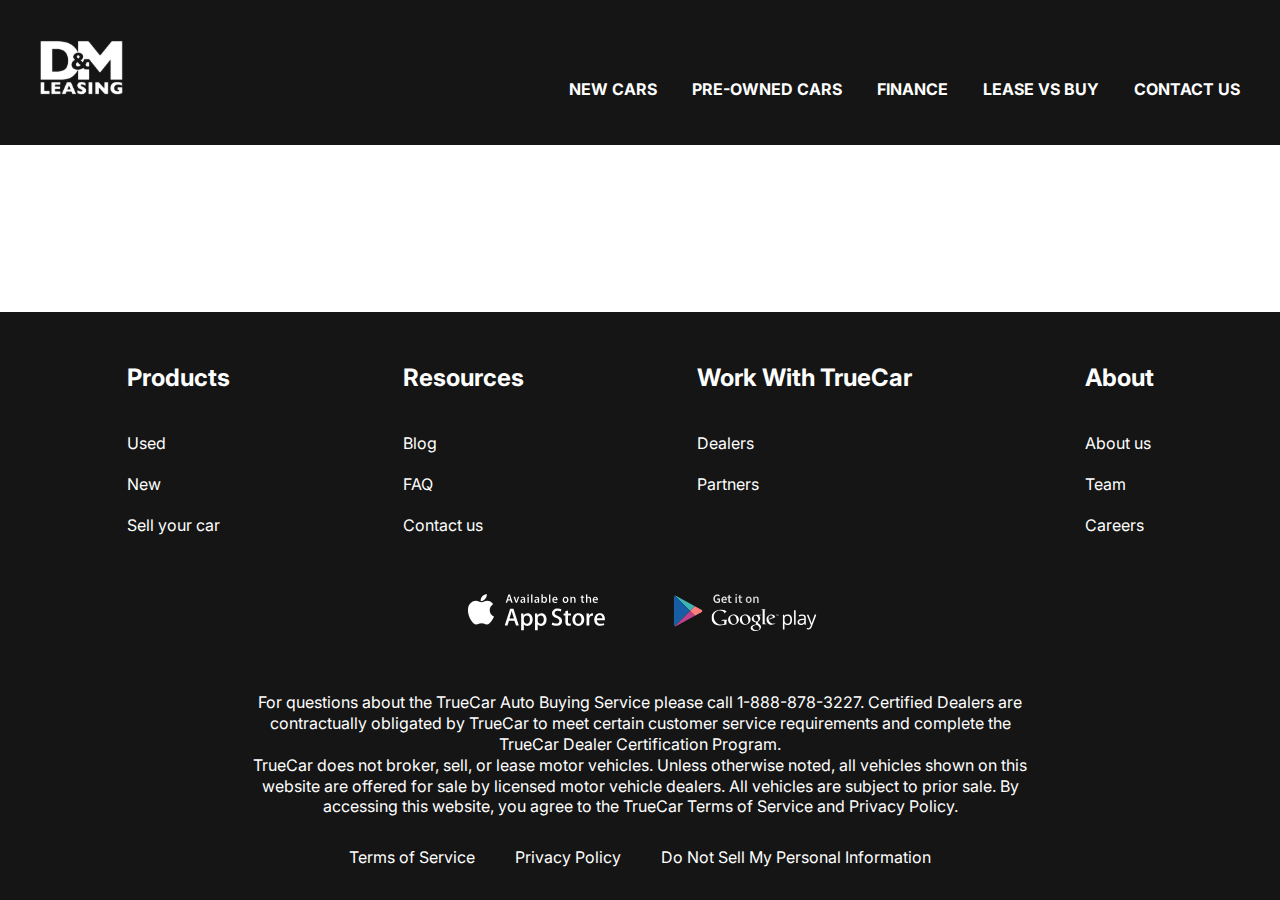
==== contacts.html @ 8199d96f "Create swiper for first page" ====
<!DOCTYPE html>
<html lang="en">
<head>
	<meta charset="UTF-8">
	<meta name="viewport" content="width=device-width, initial-scale=1.0">
	
	<title>Lease cars</title>

	<link rel="preconnect" href="https://fonts.googleapis.com">
	<link rel="preconnect" href="https://fonts.gstatic.com" crossorigin>
	<link href="https://fonts.googleapis.com/css2?family=Inter:wght@400;600&display=swap" rel="stylesheet">
	
	<link rel="stylesheet" href="css/style.css">
</head>

<body>
	<div class="wrapper">
		<header class="header">
			<div class="container">
				<div class="header__inner">
					<a class="logo" href="#">
						<img class="logo__img" src="images/logo.svg" alt="logo">
					</a>
					<nav class="menu">
						<ul class="menu__list">
							<li class="menu__list-item">
								<a class="menu__list-link" href="#">NEW CARS</a>
							</li>
							<li class="menu__list-item">
								<a class="menu__list-link" href="#">PRE-OWNED CARS</a>
							</li>
							<li class="menu__list-item">
								<a class="menu__list-link" href="#">FINANCE</a>
							</li>
							<li class="menu__list-item">
								<a class="menu__list-link" href="#">LEASE VS BUY</a>
							</li>
							<li class="menu__list-item">
								<a class="menu__list-link" href="#">CONTACT US</a>
							</li>
						</ul>
					</nav>
				</div>
			</div>
		</header>
		<main class="main">
			

		</main>


		<footer class="footer">
			<div class="container">
				<nav class="footer__menu">
					<ul class="footer__menu-list">
						<li class="footer__menu-item"><p class="footer__menu-title">Products</p></li>
						<li class="footer__menu-item"><a href="#" class="footer__menu-link">Used</a></li>
						<li class="footer__menu-item"><a href="#" class="footer__menu-link">New</a></li>
						<li class="footer__menu-item"><a href="#" class="footer__menu-link">Sell your car</a></li>
					</ul>
					<ul class="footer__menu-list">
						<li class="footer__menu-item"><p class="footer__menu-title">Resources </p></li>
						<li class="footer__menu-item"><a href="#" class="footer__menu-link">Blog</a></li>
						<li class="footer__menu-item"><a href="#" class="footer__menu-link">FAQ</a></li>
						<li class="footer__menu-item"><a href="#" class="footer__menu-link">Contact us</a></li>
					</ul>
					<ul class="footer__menu-list">
						<li class="footer__menu-item"><p class="footer__menu-title">Work With TrueCar</p></li>
						<li class="footer__menu-item"><a href="#" class="footer__menu-link">Dealers</a></li>
						<li class="footer__menu-item"><a href="#" class="footer__menu-link">Partners</a></li>
					</ul>
					<ul class="footer__menu-list">
						<li class="footer__menu-item"><p class="footer__menu-title">About</p></li>
						<li class="footer__menu-item"><a href="#" class="footer__menu-link">About us</a></li>
						<li class="footer__menu-item"><a href="#" class="footer__menu-link">Team</a></li>
						<li class="footer__menu-item"><a href="#" class="footer__menu-link">Careers</a></li>
					</ul>
				</nav>

				<ul class="app">
					<li class="app__item">
						<a class="app__item-link" href="#">
							<img class="app__item-img" src="images/appstore.svg" alt="appstore">
						</a>
					</li>
					<li class="app__item">
						<a class="app__item-link" href="#">
							<img class="app__item-img" src="images/googleplay.svg" alt="googleplay">
						</a>
					</li>
				</ul>

				<div class="footer__copy">
					<p class="footer__copy-text">
						For questions about the TrueCar Auto Buying Service please call 1-888-878-3227.
						Certified Dealers are contractually obligated by TrueCar to meet certain customer service requirements and complete the TrueCar Dealer Certification Program.
						
					</p>
					<p class="footer__copy-text">
						TrueCar does not broker, sell, or lease motor vehicles. Unless otherwise noted, all vehicles shown on this website are offered for sale by licensed motor vehicle dealers. All vehicles are subject to prior sale. By accessing this website, you agree to the TrueCar Terms of Service and Privacy Policy.
					</p>
				</div>

				<nav class="copy__nav">
					<ul class="copy__nav-list">
						<li class="copy__nav-item"><a href="#" class="copy__nav-link">Terms of Service</a></li>
						<li class="copy__nav-item"><a href="#" class="copy__nav-link">Privacy Policy</a></li>
						<li class="copy__nav-item"><a href="#" class="copy__nav-link">Do Not Sell My Personal Information</a></li>
					</ul>
				</nav>

			</div>
		</footer>
	</div>
	
</body>
</html>
---- css/style.css ----
html{
	box-sizing: border-box;
}

*, *::after, *::before{
	box-sizing: inherit;
	margin: 0;
	padding: 0; 
}

html, body{
	height: 100%;
}

ul{
	list-style: none;
}

a{
	text-decoration: none;
	color: inherit;
}

body{
	font-family: 'Inter', sans-serif;
	font-size: 16px;
	font-weight: 400;
	line-height: 1.3;
}

.wrapper{
	min-height: 100%;
	display: flex;
	flex-direction: column;
}

.container{
	max-width: 1220px;
	margin: 0 auto;
	padding: 0 10px;
}

.header{
	background-color: #151515;
}

.header-main{
	background-color: transparent;
	position: absolute;
	z-index: 5;
	left: 0;
	right: 0;
}

.header__inner{
	padding-top: 40px;
	padding-bottom: 45px;
	display: flex;
	justify-content: space-between;
	align-items: flex-end;
}

.menu__list{
	display: flex;
	gap: 35px;
}

.menu__list-link{
	color: #ffffff;
	text-transform: uppercase;
	font-weight: 700;	
}

.footer{
	background-color: #151515;
	padding: 50px 0 32px;
	color: #ffffff;
}

.footer__menu{
	display: flex;
	justify-content: space-around;
	margin-bottom: 50px;
}

.footer__menu-list{
	max-width: 250px; /*задаем, чтобы обезопасить ширины, в случае большого текста */
}

.footer__menu-title{
	font-size: 24px;
	font-weight: 700;
	padding-bottom: 20px;

}

.footer__menu-item + .footer__menu-item{
	padding-top: 20px;
}

.app{
	display: flex;
	justify-content: center;
	gap: 40px;
	margin-bottom: 52px;
}

.footer__copy{
	max-width: 800px;
	margin: 0 auto 30px;
	text-align: center;
}

.copy__nav-list{
	display: flex;
	justify-content: center;
	gap: 40px;
}

.main{
	flex-grow: 1;
}

.top{
	color: #ffffff;
	text-align: center;
	padding-top: 250px;
	padding-bottom: 50px;
	position: absolute;
	z-index: 5;
	left: 0;
	right: 0;
}

.title{
	
	padding-bottom: 40px;
	font-size: 96px;
	font-weight: 700;
	background-image: url();
}

.top__link{
	background-color: #151515;
	padding: 23px;
	max-width: 430px;
	width: 100%;
	display: inline-block;
	text-transform: uppercase;
	font-size: 36px;
	font-weight: 700;
}

.swiper::after{
	content: '';
	background-color: rgba(21, 21, 21, .6);
	position: absolute;
	z-index: 5;
	left: 0;
	right: 0;
	bottom: 0;
	top: 0;

}

.swiper-slide{
	background-repeat: no-repeat;
	background-size: cover;
	background-position: center;
	height: 100vh;
}





.swiper-pagination-bullet{
	width: 120px;
	height: 3px;
	background-color: #151515;
	border-radius: 0;
	opacity: 1;
	margin: 0 15px !important;
}

.swiper-pagination-bullets.swiper-pagination-horizontal{
	bottom: 50px;
}


.swiper-pagination-bullet-active{
	height: 6px;
	background-color: #fff;
}
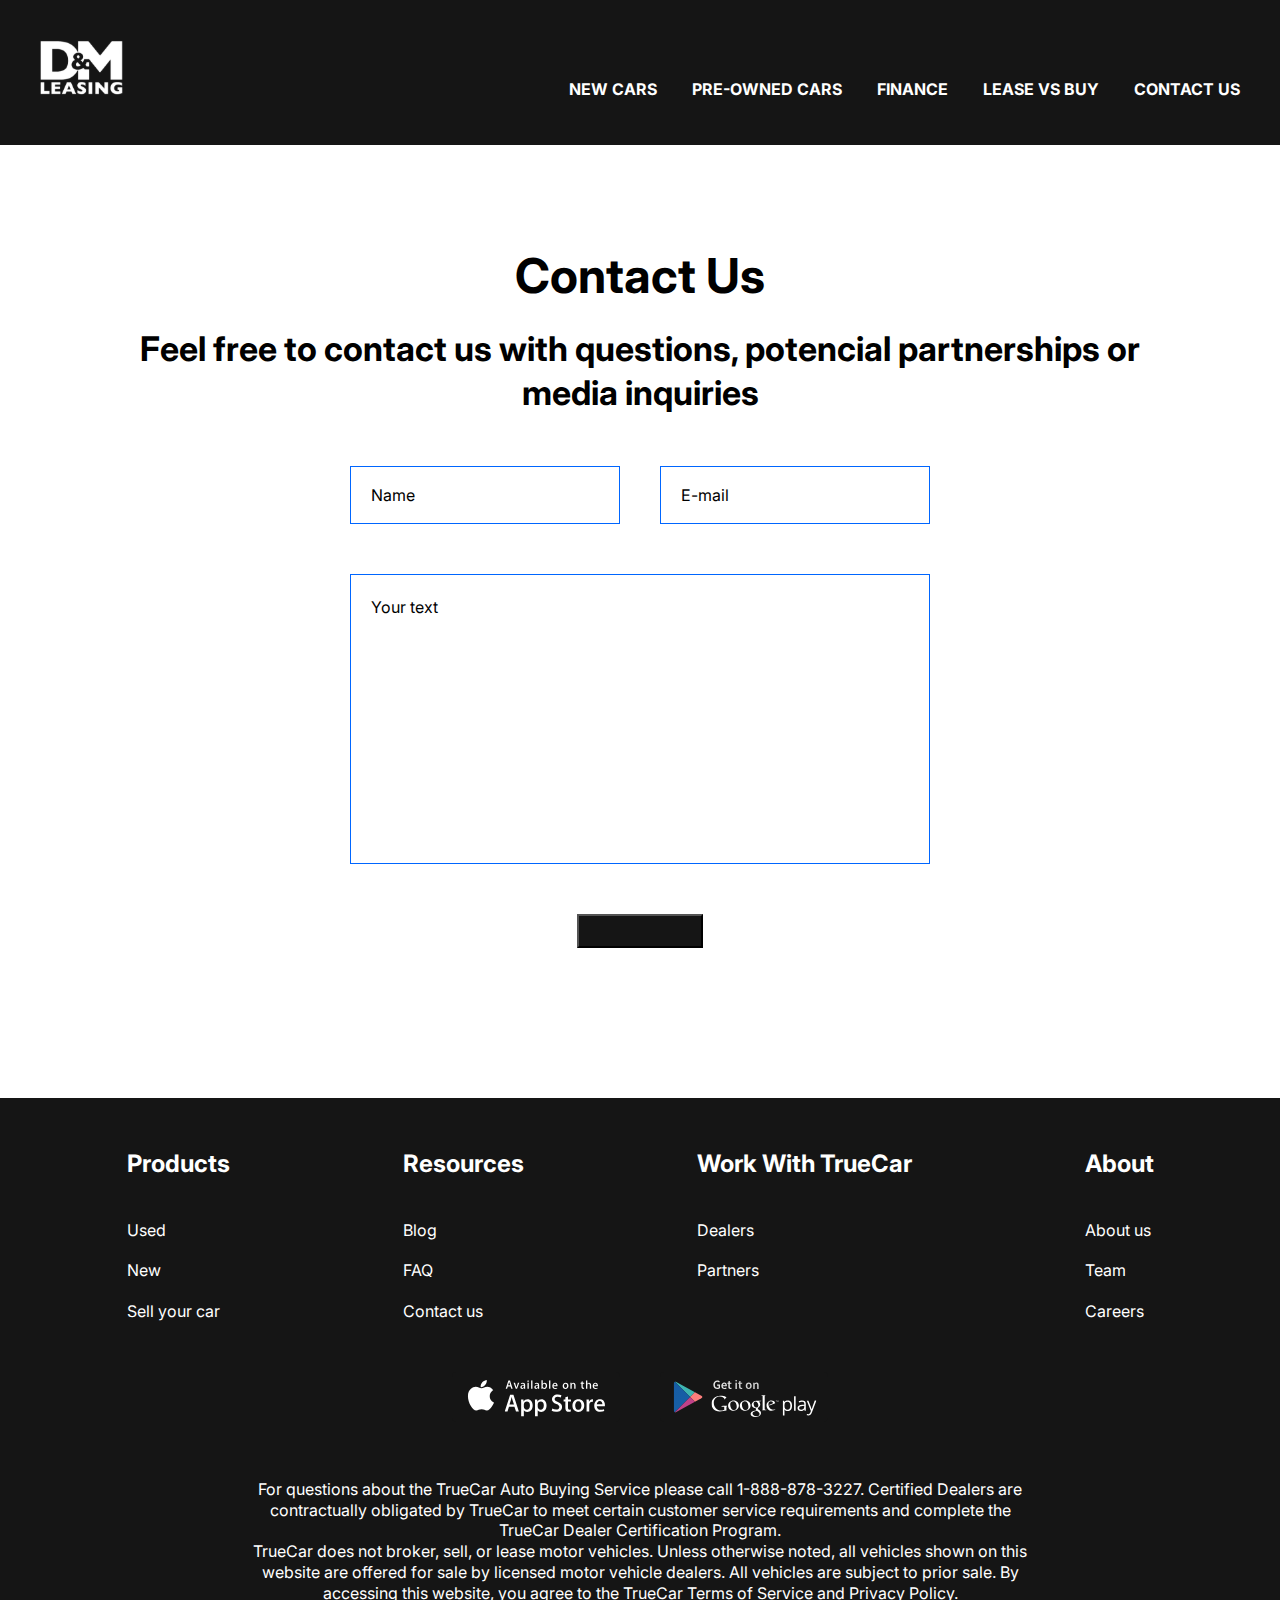
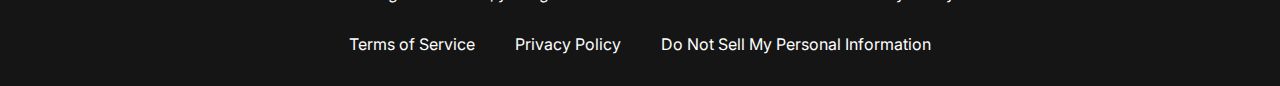
==== commit d2ff229d: "Create form on the separate page" ====
--- a/contacts.html
+++ b/contacts.html
@@ -1,117 +1,184 @@
 <!DOCTYPE html>
 <html lang="en">
-<head>
-	<meta charset="UTF-8">
-	<meta name="viewport" content="width=device-width, initial-scale=1.0">
-	
-	<title>Lease cars</title>
+  <head>
+    <meta charset="UTF-8" />
+    <meta name="viewport" content="width=device-width, initial-scale=1.0" />
 
-	<link rel="preconnect" href="https://fonts.googleapis.com">
-	<link rel="preconnect" href="https://fonts.gstatic.com" crossorigin>
-	<link href="https://fonts.googleapis.com/css2?family=Inter:wght@400;600&display=swap" rel="stylesheet">
-	
-	<link rel="stylesheet" href="css/style.css">
-</head>
+    <title>Lease cars</title>
 
-<body>
-	<div class="wrapper">
-		<header class="header">
-			<div class="container">
-				<div class="header__inner">
-					<a class="logo" href="#">
-						<img class="logo__img" src="images/logo.svg" alt="logo">
-					</a>
-					<nav class="menu">
-						<ul class="menu__list">
-							<li class="menu__list-item">
-								<a class="menu__list-link" href="#">NEW CARS</a>
-							</li>
-							<li class="menu__list-item">
-								<a class="menu__list-link" href="#">PRE-OWNED CARS</a>
-							</li>
-							<li class="menu__list-item">
-								<a class="menu__list-link" href="#">FINANCE</a>
-							</li>
-							<li class="menu__list-item">
-								<a class="menu__list-link" href="#">LEASE VS BUY</a>
-							</li>
-							<li class="menu__list-item">
-								<a class="menu__list-link" href="#">CONTACT US</a>
-							</li>
-						</ul>
-					</nav>
-				</div>
-			</div>
-		</header>
-		<main class="main">
-			
+    <link rel="preconnect" href="https://fonts.googleapis.com" />
+    <link rel="preconnect" href="https://fonts.gstatic.com" crossorigin />
+    <link
+      href="https://fonts.googleapis.com/css2?family=Inter:wght@400;600&display=swap"
+      rel="stylesheet"
+    />
 
-		</main>
+    <link rel="stylesheet" href="css/style.css" />
+  </head>
 
+  <body>
+    <div class="wrapper">
+      <header class="header">
+        <div class="container">
+          <div class="header__inner">
+            <a class="logo" href="#">
+              <img class="logo__img" src="images/logo.svg" alt="logo" />
+            </a>
+            <nav class="menu">
+              <ul class="menu__list">
+                <li class="menu__list-item">
+                  <a class="menu__list-link" href="index.html">NEW CARS</a>
+                </li>
+                <li class="menu__list-item">
+                  <a class="menu__list-link" href="#">PRE-OWNED CARS</a>
+                </li>
+                <li class="menu__list-item">
+                  <a class="menu__list-link" href="#">FINANCE</a>
+                </li>
+                <li class="menu__list-item">
+                  <a class="menu__list-link" href="#">LEASE VS BUY</a>
+                </li>
+                <li class="menu__list-item">
+                  <a class="menu__list-link" href="#">CONTACT US</a>
+                </li>
+              </ul>
+            </nav>
+          </div>
+        </div>
+      </header>
+      <main class="main">
+        <section class="contacts">
+          <div class="container">
+            <h2 class="section-title contacts__title">Contact Us</h2>
+            <p class="contacts__text">
+              Feel free to contact us with questions, potencial partnerships or
+              media inquiries
+            </p>
+            <form action="#" class="form">
+              <input class="form__input" type="text" placeholder="Name" />
+              <input class="form__input" type="email" placeholder="E-mail" />
+              <textarea
+                class="form__textarea"
+                placeholder="Your text"
+              ></textarea>
+              <button class="form__btn" type="submit"></button>
+            </form>
+          </div>
+        </section>
+      </main>
 
-		<footer class="footer">
-			<div class="container">
-				<nav class="footer__menu">
-					<ul class="footer__menu-list">
-						<li class="footer__menu-item"><p class="footer__menu-title">Products</p></li>
-						<li class="footer__menu-item"><a href="#" class="footer__menu-link">Used</a></li>
-						<li class="footer__menu-item"><a href="#" class="footer__menu-link">New</a></li>
-						<li class="footer__menu-item"><a href="#" class="footer__menu-link">Sell your car</a></li>
-					</ul>
-					<ul class="footer__menu-list">
-						<li class="footer__menu-item"><p class="footer__menu-title">Resources </p></li>
-						<li class="footer__menu-item"><a href="#" class="footer__menu-link">Blog</a></li>
-						<li class="footer__menu-item"><a href="#" class="footer__menu-link">FAQ</a></li>
-						<li class="footer__menu-item"><a href="#" class="footer__menu-link">Contact us</a></li>
-					</ul>
-					<ul class="footer__menu-list">
-						<li class="footer__menu-item"><p class="footer__menu-title">Work With TrueCar</p></li>
-						<li class="footer__menu-item"><a href="#" class="footer__menu-link">Dealers</a></li>
-						<li class="footer__menu-item"><a href="#" class="footer__menu-link">Partners</a></li>
-					</ul>
-					<ul class="footer__menu-list">
-						<li class="footer__menu-item"><p class="footer__menu-title">About</p></li>
-						<li class="footer__menu-item"><a href="#" class="footer__menu-link">About us</a></li>
-						<li class="footer__menu-item"><a href="#" class="footer__menu-link">Team</a></li>
-						<li class="footer__menu-item"><a href="#" class="footer__menu-link">Careers</a></li>
-					</ul>
-				</nav>
+      <footer class="footer">
+        <div class="container">
+          <nav class="footer__menu">
+            <ul class="footer__menu-list">
+              <li class="footer__menu-item">
+                <p class="footer__menu-title">Products</p>
+              </li>
+              <li class="footer__menu-item">
+                <a href="#" class="footer__menu-link">Used</a>
+              </li>
+              <li class="footer__menu-item">
+                <a href="#" class="footer__menu-link">New</a>
+              </li>
+              <li class="footer__menu-item">
+                <a href="#" class="footer__menu-link">Sell your car</a>
+              </li>
+            </ul>
+            <ul class="footer__menu-list">
+              <li class="footer__menu-item">
+                <p class="footer__menu-title">Resources</p>
+              </li>
+              <li class="footer__menu-item">
+                <a href="#" class="footer__menu-link">Blog</a>
+              </li>
+              <li class="footer__menu-item">
+                <a href="#" class="footer__menu-link">FAQ</a>
+              </li>
+              <li class="footer__menu-item">
+                <a href="#" class="footer__menu-link">Contact us</a>
+              </li>
+            </ul>
+            <ul class="footer__menu-list">
+              <li class="footer__menu-item">
+                <p class="footer__menu-title">Work With TrueCar</p>
+              </li>
+              <li class="footer__menu-item">
+                <a href="#" class="footer__menu-link">Dealers</a>
+              </li>
+              <li class="footer__menu-item">
+                <a href="#" class="footer__menu-link">Partners</a>
+              </li>
+            </ul>
+            <ul class="footer__menu-list">
+              <li class="footer__menu-item">
+                <p class="footer__menu-title">About</p>
+              </li>
+              <li class="footer__menu-item">
+                <a href="#" class="footer__menu-link">About us</a>
+              </li>
+              <li class="footer__menu-item">
+                <a href="#" class="footer__menu-link">Team</a>
+              </li>
+              <li class="footer__menu-item">
+                <a href="#" class="footer__menu-link">Careers</a>
+              </li>
+            </ul>
+          </nav>
 
-				<ul class="app">
-					<li class="app__item">
-						<a class="app__item-link" href="#">
-							<img class="app__item-img" src="images/appstore.svg" alt="appstore">
-						</a>
-					</li>
-					<li class="app__item">
-						<a class="app__item-link" href="#">
-							<img class="app__item-img" src="images/googleplay.svg" alt="googleplay">
-						</a>
-					</li>
-				</ul>
+          <ul class="app">
+            <li class="app__item">
+              <a class="app__item-link" href="#">
+                <img
+                  class="app__item-img"
+                  src="images/appstore.svg"
+                  alt="appstore"
+                />
+              </a>
+            </li>
+            <li class="app__item">
+              <a class="app__item-link" href="#">
+                <img
+                  class="app__item-img"
+                  src="images/googleplay.svg"
+                  alt="googleplay"
+                />
+              </a>
+            </li>
+          </ul>
 
-				<div class="footer__copy">
-					<p class="footer__copy-text">
-						For questions about the TrueCar Auto Buying Service please call 1-888-878-3227.
-						Certified Dealers are contractually obligated by TrueCar to meet certain customer service requirements and complete the TrueCar Dealer Certification Program.
-						
-					</p>
-					<p class="footer__copy-text">
-						TrueCar does not broker, sell, or lease motor vehicles. Unless otherwise noted, all vehicles shown on this website are offered for sale by licensed motor vehicle dealers. All vehicles are subject to prior sale. By accessing this website, you agree to the TrueCar Terms of Service and Privacy Policy.
-					</p>
-				</div>
+          <div class="footer__copy">
+            <p class="footer__copy-text">
+              For questions about the TrueCar Auto Buying Service please call
+              1-888-878-3227. Certified Dealers are contractually obligated by
+              TrueCar to meet certain customer service requirements and complete
+              the TrueCar Dealer Certification Program.
+            </p>
+            <p class="footer__copy-text">
+              TrueCar does not broker, sell, or lease motor vehicles. Unless
+              otherwise noted, all vehicles shown on this website are offered
+              for sale by licensed motor vehicle dealers. All vehicles are
+              subject to prior sale. By accessing this website, you agree to the
+              TrueCar Terms of Service and Privacy Policy.
+            </p>
+          </div>
 
-				<nav class="copy__nav">
-					<ul class="copy__nav-list">
-						<li class="copy__nav-item"><a href="#" class="copy__nav-link">Terms of Service</a></li>
-						<li class="copy__nav-item"><a href="#" class="copy__nav-link">Privacy Policy</a></li>
-						<li class="copy__nav-item"><a href="#" class="copy__nav-link">Do Not Sell My Personal Information</a></li>
-					</ul>
-				</nav>
-
-			</div>
-		</footer>
-	</div>
-	
-</body>
-</html>+          <nav class="copy__nav">
+            <ul class="copy__nav-list">
+              <li class="copy__nav-item">
+                <a href="#" class="copy__nav-link">Terms of Service</a>
+              </li>
+              <li class="copy__nav-item">
+                <a href="#" class="copy__nav-link">Privacy Policy</a>
+              </li>
+              <li class="copy__nav-item">
+                <a href="#" class="copy__nav-link"
+                  >Do Not Sell My Personal Information</a
+                >
+              </li>
+            </ul>
+          </nav>
+        </div>
+      </footer>
+    </div>
+  </body>
+</html>
--- a/css/style.css
+++ b/css/style.css
@@ -40,6 +40,13 @@
 	padding: 0 10px;
 }
 
+.section-title{
+	margin-bottom: 50px;
+	font-size: 48px;
+	font-weight: 700;
+	text-align: center;
+}
+
 .header{
 	background-color: #151515;
 }
@@ -47,7 +54,7 @@
 .header-main{
 	background-color: transparent;
 	position: absolute;
-	z-index: 5;
+	z-index: 10;
 	left: 0;
 	right: 0;
 }
@@ -152,7 +159,7 @@
 }
 
 .swiper::after{
-	content: '';
+	content: ''; 
 	background-color: rgba(21, 21, 21, .6);
 	position: absolute;
 	z-index: 5;
@@ -193,6 +200,194 @@
 	background-color: #fff;
 }
 
-
-
-
+.why-lease{
+	padding: 150px 0;
+}
+
+.why-lease__list{
+	display: grid;
+	grid-template-columns: repeat(4, 1fr);
+	gap: 40px;
+	text-align: center;
+}
+
+.why-lease__item-img{
+	margin-bottom: 30px;
+}
+
+.why-lease__item-title{
+	margin-bottom: 30px;
+	font-size: 24px;
+	font-weight: 700;
+}
+
+.why-lease__item-text{
+	text-align: left;
+}
+
+.how-does{
+	padding-bottom: 150px;
+}
+
+.how-does__inner{
+	max-width: 600px;
+	margin: 0 auto;
+}
+
+.how__does-title{
+	font-size: 24px;
+	font-weight: 700;
+	padding-top: 50px;
+}
+
+.how__does-list{
+	padding: 50px 0 70px;
+	counter-reset: myCounter;
+}
+
+.how__does-item{
+	list-style-type: none;
+	width: 270px;
+	position: relative;
+	margin-left: auto;
+	box-sizing: content-box;
+	padding: 19px 0 19px 240px;
+	min-height: 63px;
+}
+
+.how__does-item + .how__does-item{
+	margin-top: 40px;
+}
+
+.how__does-item::before{
+	counter-increment: myCounter;
+	content: counter(myCounter);
+	display: flex;
+	justify-content: center;
+	align-items: center;
+	font-size: 48px;
+	font-weight: 700;
+	background-color: #0066FF;
+	width: 100px;
+	height: 100px;
+	border-radius: 50%;
+	color: #ffffff;
+	position: absolute;
+	left: 0;
+	top: 0;
+}
+
+.video{
+	padding-bottom: 150px;
+}
+
+.video__title{
+	margin-bottom: 20px;
+}
+
+.video__text{
+	font-size: 24px;
+	font-weight: 700;
+	margin-bottom: 50px;
+	text-align: center;
+}
+
+.video__content{
+	display: block;
+	margin: 0 auto;
+}
+
+.important__title{
+	margin-bottom: 20px;
+}
+
+.important__text{
+	max-width: 580px;
+	margin: 0 auto 50px;
+}
+
+.important__list{
+	display: grid;
+	grid-template-columns: repeat(4, 1fr);
+}
+
+.important__item-img{
+	margin-bottom: 20px;
+}
+
+.contacts{
+	padding: 100px 0 150px;
+}
+
+.contacts__title{
+	margin-bottom: 20px;
+}
+
+.contacts__text{
+	text-align: center;
+	font-weight: 700;
+	font-size: 34px;
+	margin-bottom: 50px;
+	padding: 0 100px;
+}
+
+.form{
+	max-width: 580px;
+	margin: 0 auto;
+	display: flex;
+	justify-content: space-between;
+	flex-wrap: wrap;
+}
+
+.form__input{
+	width: 270px;
+	padding: 18px 20px;
+	display: inline-block;
+	border: 1px solid #0066FF;
+	margin-bottom: 50px;
+	font-family: 'Inter', sans-serif;
+	font-size: 16px;
+	font-weight: 400;
+	line-height: 1.3;
+	color: #000;
+}
+
+.form__input::placeholder, .form__textarea::placeholder{
+	font-family: 'Inter', sans-serif;
+	font-size: 16px;
+	font-weight: 400;
+	line-height: 0.5;
+	color: #000;
+}
+
+
+.form__textarea{
+	width: 100%;
+	height: 290px;
+	resize: none;
+	padding: 28px 20px;
+	border: 1px solid #0066FF;
+	margin-bottom: 50px;
+	font-family: 'Inter', sans-serif;
+	font-size: 16px;
+	font-weight: 400;
+	line-height: 1.3;
+	color: #000;
+	margin-bottom: 50px;
+}
+
+.form__btn{
+	text-transform: uppercase;
+	columns: #fff;
+	background-color: #151515;
+	font-family: 'Inter', sans-serif;
+	font-size: 16px;
+	font-weight: 400;
+	padding: 15px 61px;
+	margin: 0 auto;
+}
+
+
+
+
+
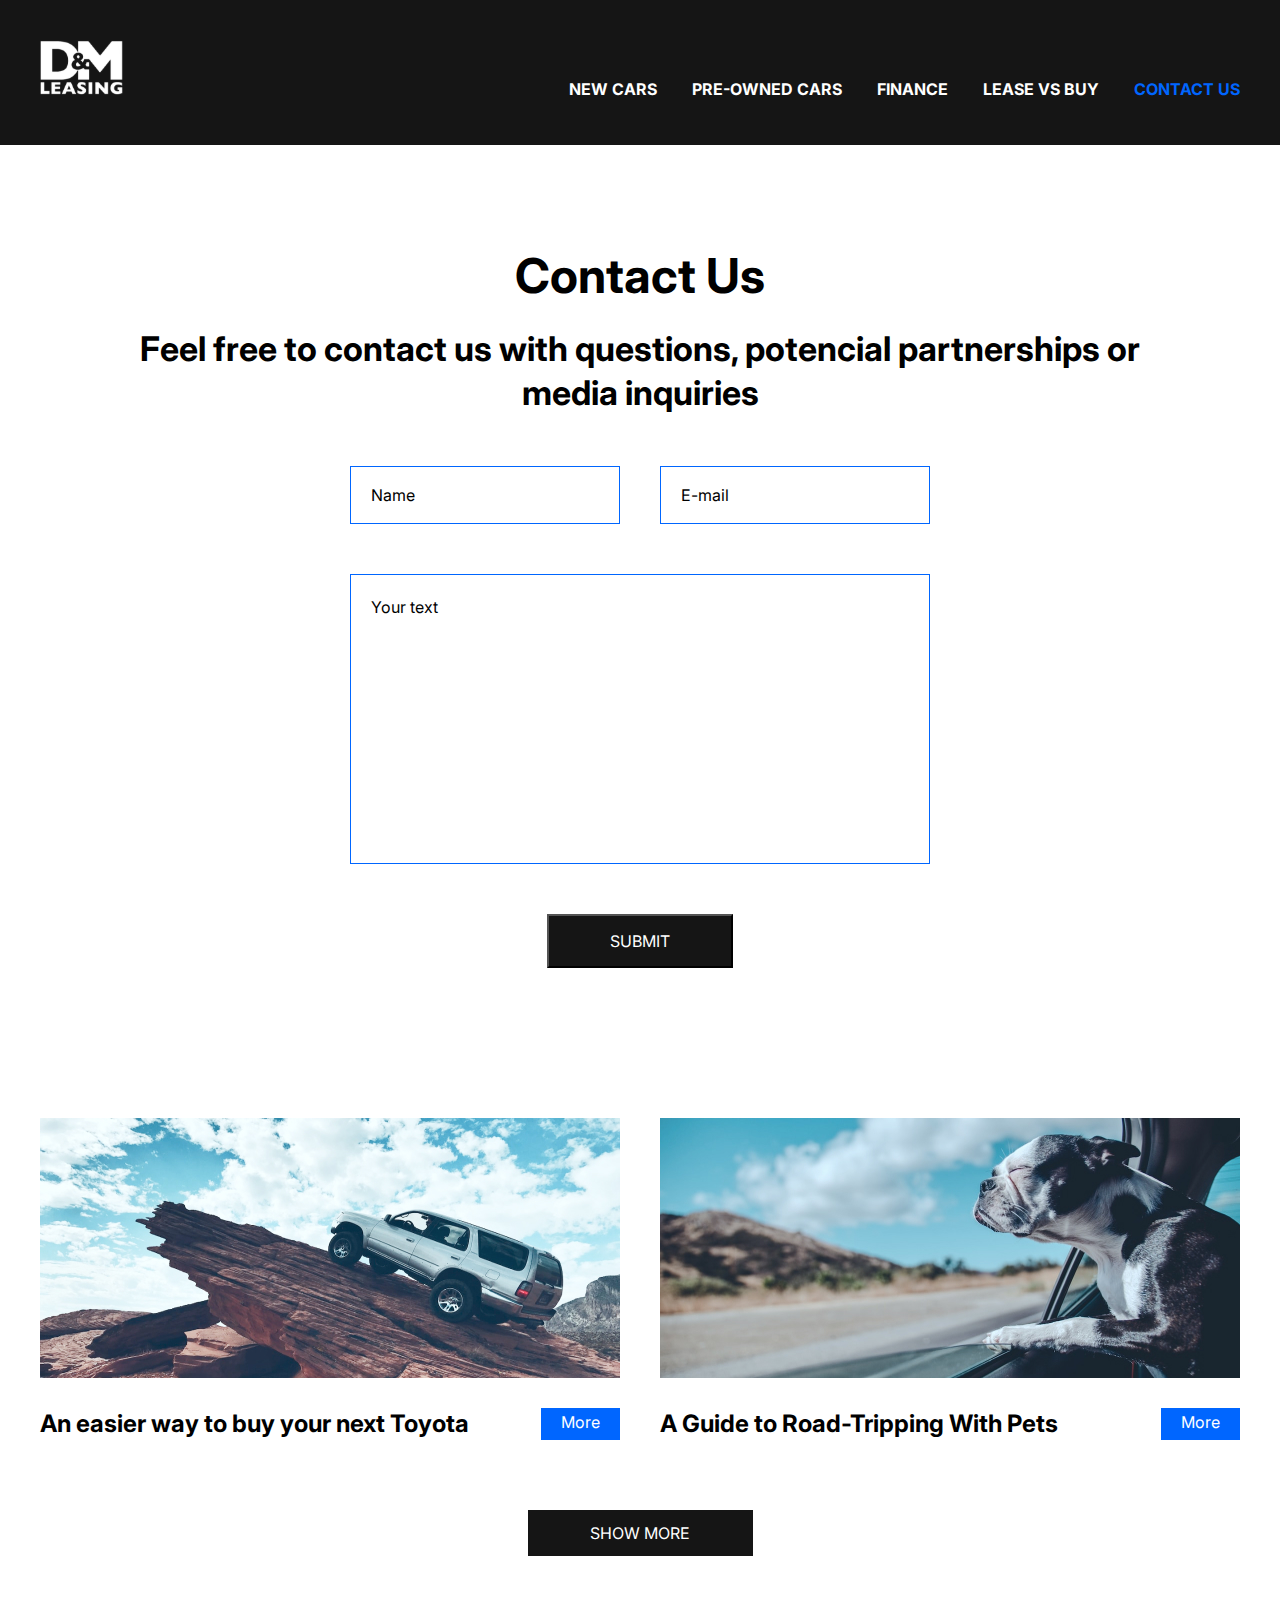
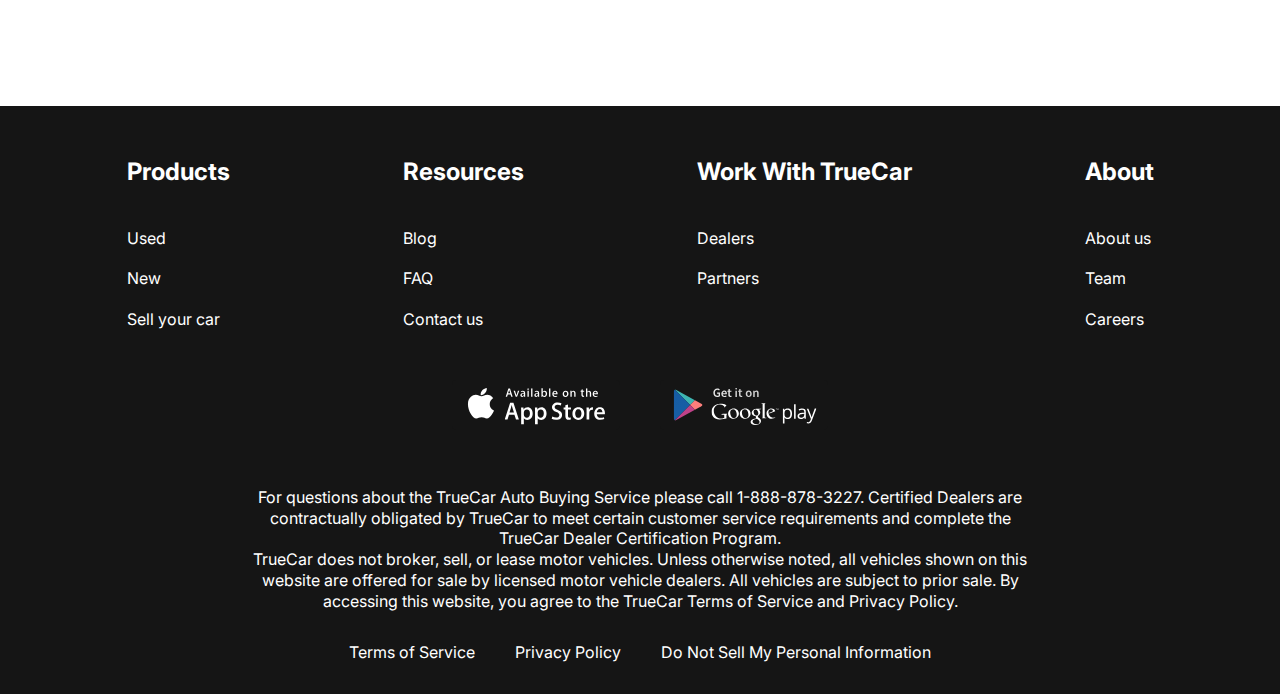
==== commit a490d979: "Create blog section" ====
--- a/contacts.html
+++ b/contacts.html
@@ -21,13 +21,13 @@
       <header class="header">
         <div class="container">
           <div class="header__inner">
-            <a class="logo" href="#">
+            <a class="logo" href="index.html">
               <img class="logo__img" src="images/logo.svg" alt="logo" />
             </a>
             <nav class="menu">
               <ul class="menu__list">
                 <li class="menu__list-item">
-                  <a class="menu__list-link" href="index.html">NEW CARS</a>
+                  <a class="menu__list-link" href="new-cars.html">NEW CARS</a>
                 </li>
                 <li class="menu__list-item">
                   <a class="menu__list-link" href="#">PRE-OWNED CARS</a>
@@ -39,7 +39,9 @@
                   <a class="menu__list-link" href="#">LEASE VS BUY</a>
                 </li>
                 <li class="menu__list-item">
-                  <a class="menu__list-link" href="#">CONTACT US</a>
+                  <a class="menu__list-link menu__list-link--active" href="#"
+                    >CONTACT US</a
+                  >
                 </li>
               </ul>
             </nav>
@@ -61,8 +63,31 @@
                 class="form__textarea"
                 placeholder="Your text"
               ></textarea>
-              <button class="form__btn" type="submit"></button>
+              <button class="form__btn" type="submit">Submit</button>
             </form>
+          </div>
+        </section>
+
+        <section class="blog">
+          <div class="container">
+            <div class="blog__items">
+              <div class="blog__item">
+                <img class="blog__item-img" src="images/blog-1.jpg" alt="" />
+                <h4 class="blog__item-title">
+                  An easier way to buy your next Toyota
+                </h4>
+                <a href="" class="blog__item-link">More</a>
+              </div>
+
+              <div class="blog__item">
+                <img class="blog__item-img" src="images/blog-2.jpg" alt="" />
+                <h4 class="blog__item-title">
+                  A Guide to Road-Tripping With Pets
+                </h4>
+                <a href="" class="blog__item-link">More</a>
+              </div>
+            </div>
+            <a class="blog__link" href="#">Show more</a>
           </div>
         </section>
       </main>
--- a/css/style.css
+++ b/css/style.css
@@ -76,6 +76,10 @@
 	color: #ffffff;
 	text-transform: uppercase;
 	font-weight: 700;	
+}
+
+.menu__list-link--active{
+	color: #0066FF;
 }
 
 .footer{
@@ -378,7 +382,7 @@
 
 .form__btn{
 	text-transform: uppercase;
-	columns: #fff;
+	color: #fff;
 	background-color: #151515;
 	font-family: 'Inter', sans-serif;
 	font-size: 16px;
@@ -387,7 +391,50 @@
 	margin: 0 auto;
 }
 
-
-
-
-
+.blog{
+	padding-bottom: 150px;
+}
+
+.blog__items{
+	display: grid;
+	grid-template-columns: repeat(2, 1fr);
+	gap: 40px;
+	margin-bottom: 70px;
+}
+
+.blog__item{
+	display: flex;
+	justify-content: space-between;
+	flex-wrap: wrap;
+}
+
+.blog__item-img{
+	margin-bottom: 30px;
+	width: 100%;
+}
+
+.blog__item-title{
+	flex-basis: 446px;
+	font-size: 24px;
+	font-weight: 700;
+
+}
+
+.blog__item-link{
+	color: #fff;
+	background-color: #0066FF;
+	padding: 4px 20px;
+}
+
+.blog__link{
+	text-transform: uppercase;
+	background-color: #151515;
+	padding: 13px;
+	color: #fff;
+	width: 225px;
+	margin: 0 auto;
+	text-align: center;
+	display: block;
+}
+
+
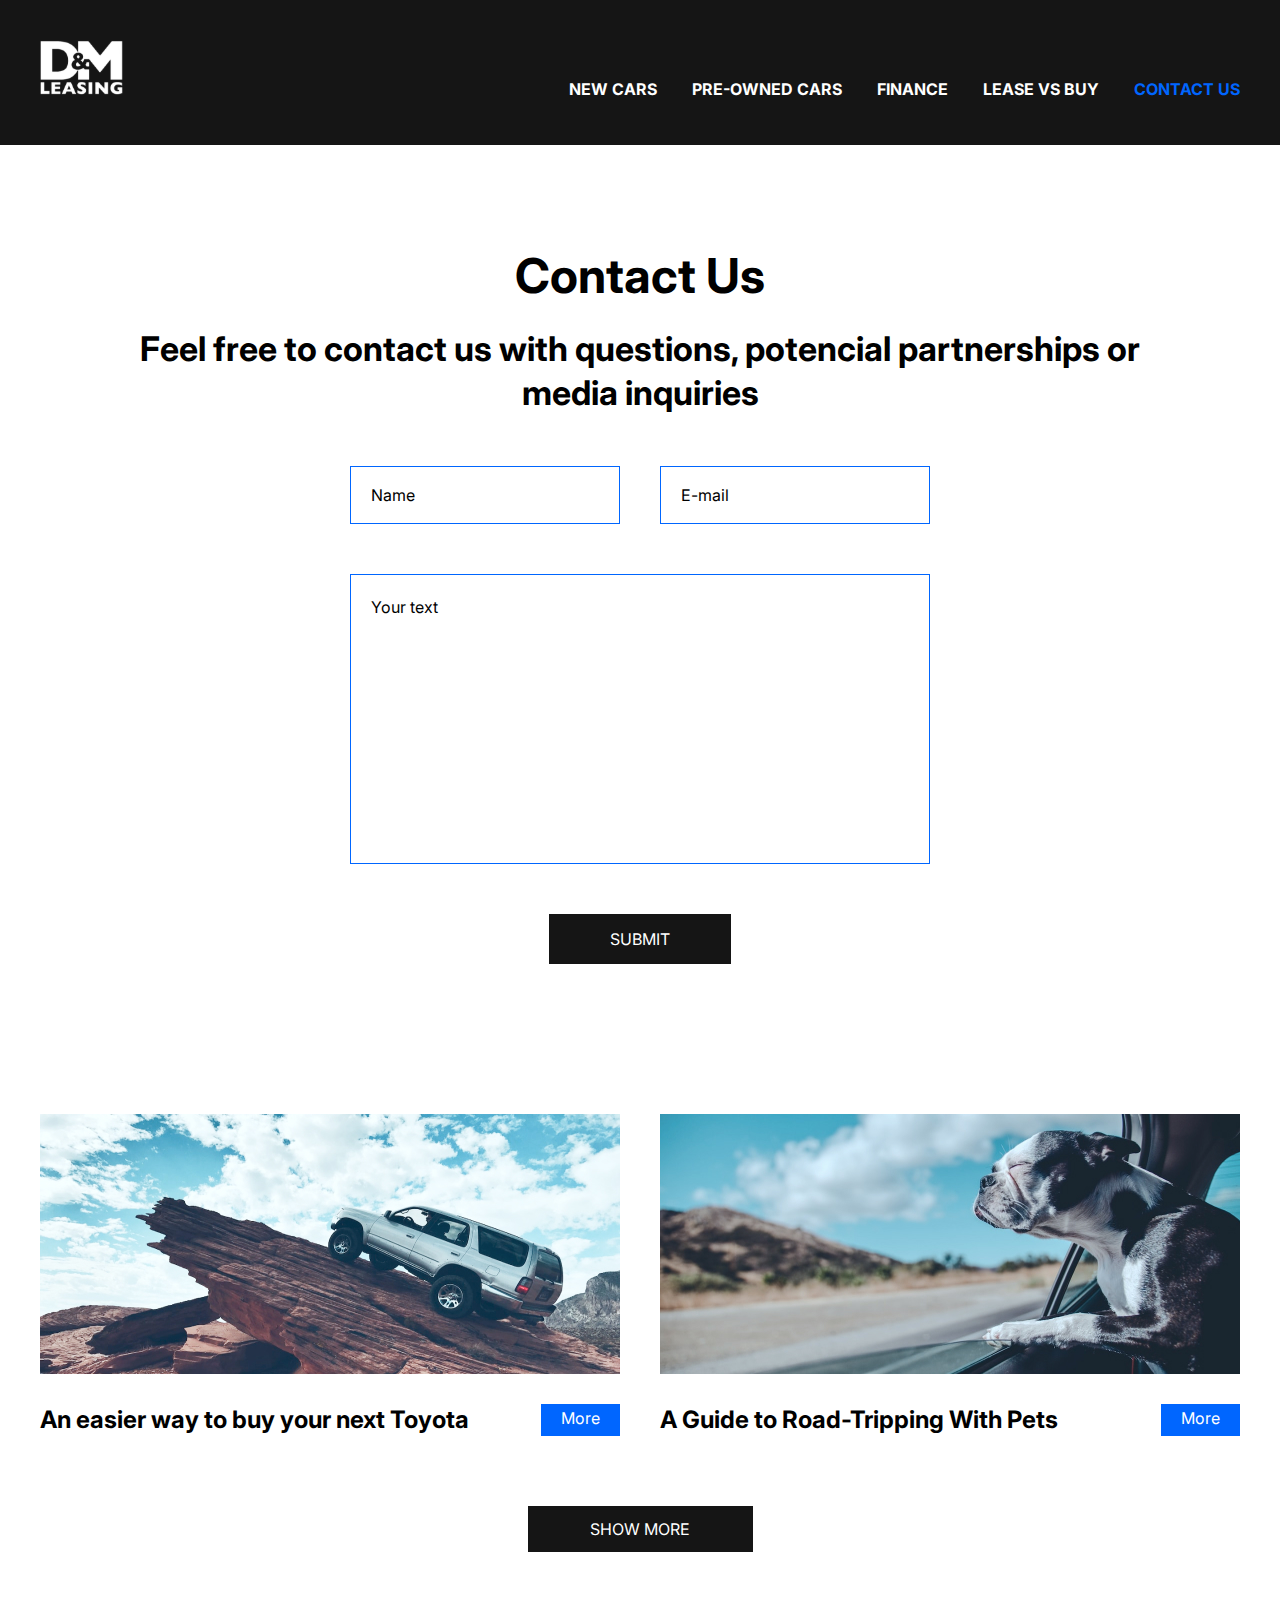
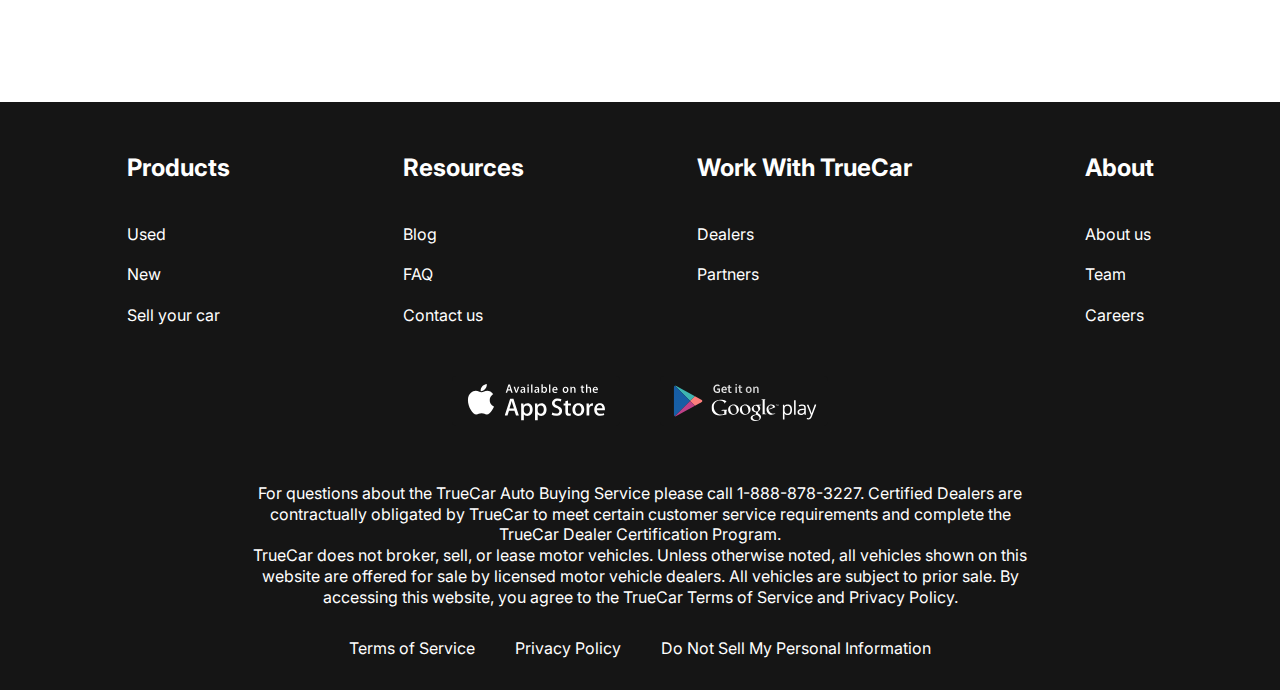
==== commit cd314f25: "Add responsive styles for all pages" ====
--- a/contacts.html
+++ b/contacts.html
@@ -1,4 +1,4 @@
-<!DOCTYPE html>
+<!doctype html>
 <html lang="en">
   <head>
     <meta charset="UTF-8" />
@@ -25,6 +25,11 @@
               <img class="logo__img" src="images/logo.svg" alt="logo" />
             </a>
             <nav class="menu">
+              <button class="menu__btn">
+                <span></span>
+                <span></span>
+                <span></span>
+              </button>
               <ul class="menu__list">
                 <li class="menu__list-item">
                   <a class="menu__list-link" href="new-cars.html">NEW CARS</a>
@@ -87,7 +92,7 @@
                 <a href="" class="blog__item-link">More</a>
               </div>
             </div>
-            <a class="blog__link" href="#">Show more</a>
+            <a class="showmore-link" href="#">Show more</a>
           </div>
         </section>
       </main>
@@ -205,5 +210,6 @@
         </div>
       </footer>
     </div>
+  <script src="js/main.js""></script>
   </body>
 </html>
--- a/css/style.css
+++ b/css/style.css
@@ -1,440 +1,717 @@
-html{
-	box-sizing: border-box;
-}
-
-*, *::after, *::before{
-	box-sizing: inherit;
-	margin: 0;
-	padding: 0; 
-}
-
-html, body{
-	height: 100%;
-}
-
-ul{
-	list-style: none;
-}
-
-a{
-	text-decoration: none;
-	color: inherit;
-}
-
-body{
-	font-family: 'Inter', sans-serif;
-	font-size: 16px;
-	font-weight: 400;
-	line-height: 1.3;
-}
-
-.wrapper{
-	min-height: 100%;
-	display: flex;
-	flex-direction: column;
-}
-
-.container{
-	max-width: 1220px;
-	margin: 0 auto;
-	padding: 0 10px;
-}
-
-.section-title{
-	margin-bottom: 50px;
-	font-size: 48px;
-	font-weight: 700;
-	text-align: center;
-}
-
-.header{
-	background-color: #151515;
-}
-
-.header-main{
-	background-color: transparent;
-	position: absolute;
-	z-index: 10;
-	left: 0;
-	right: 0;
-}
-
-.header__inner{
-	padding-top: 40px;
-	padding-bottom: 45px;
-	display: flex;
-	justify-content: space-between;
-	align-items: flex-end;
-}
-
-.menu__list{
-	display: flex;
-	gap: 35px;
-}
-
-.menu__list-link{
-	color: #ffffff;
-	text-transform: uppercase;
-	font-weight: 700;	
-}
-
-.menu__list-link--active{
-	color: #0066FF;
-}
-
-.footer{
-	background-color: #151515;
-	padding: 50px 0 32px;
-	color: #ffffff;
-}
-
-.footer__menu{
-	display: flex;
-	justify-content: space-around;
-	margin-bottom: 50px;
-}
-
-.footer__menu-list{
-	max-width: 250px; /*задаем, чтобы обезопасить ширины, в случае большого текста */
-}
-
-.footer__menu-title{
-	font-size: 24px;
-	font-weight: 700;
-	padding-bottom: 20px;
-
-}
-
-.footer__menu-item + .footer__menu-item{
-	padding-top: 20px;
-}
-
-.app{
-	display: flex;
-	justify-content: center;
-	gap: 40px;
-	margin-bottom: 52px;
-}
-
-.footer__copy{
-	max-width: 800px;
-	margin: 0 auto 30px;
-	text-align: center;
-}
-
-.copy__nav-list{
-	display: flex;
-	justify-content: center;
-	gap: 40px;
-}
-
-.main{
-	flex-grow: 1;
-}
-
-.top{
-	color: #ffffff;
-	text-align: center;
-	padding-top: 250px;
-	padding-bottom: 50px;
-	position: absolute;
-	z-index: 5;
-	left: 0;
-	right: 0;
-}
-
-.title{
-	
-	padding-bottom: 40px;
-	font-size: 96px;
-	font-weight: 700;
-	background-image: url();
-}
-
-.top__link{
-	background-color: #151515;
-	padding: 23px;
-	max-width: 430px;
-	width: 100%;
-	display: inline-block;
-	text-transform: uppercase;
-	font-size: 36px;
-	font-weight: 700;
-}
-
-.swiper::after{
-	content: ''; 
-	background-color: rgba(21, 21, 21, .6);
-	position: absolute;
-	z-index: 5;
-	left: 0;
-	right: 0;
-	bottom: 0;
-	top: 0;
-
-}
-
-.swiper-slide{
-	background-repeat: no-repeat;
-	background-size: cover;
-	background-position: center;
-	height: 100vh;
-}
-
-
-
-
-
-.swiper-pagination-bullet{
-	width: 120px;
-	height: 3px;
-	background-color: #151515;
-	border-radius: 0;
-	opacity: 1;
-	margin: 0 15px !important;
-}
-
-.swiper-pagination-bullets.swiper-pagination-horizontal{
-	bottom: 50px;
-}
-
-
-.swiper-pagination-bullet-active{
-	height: 6px;
-	background-color: #fff;
-}
-
-.why-lease{
-	padding: 150px 0;
-}
-
-.why-lease__list{
-	display: grid;
-	grid-template-columns: repeat(4, 1fr);
-	gap: 40px;
-	text-align: center;
-}
-
-.why-lease__item-img{
-	margin-bottom: 30px;
-}
-
-.why-lease__item-title{
-	margin-bottom: 30px;
-	font-size: 24px;
-	font-weight: 700;
-}
-
-.why-lease__item-text{
-	text-align: left;
-}
-
-.how-does{
-	padding-bottom: 150px;
-}
-
-.how-does__inner{
-	max-width: 600px;
-	margin: 0 auto;
-}
-
-.how__does-title{
-	font-size: 24px;
-	font-weight: 700;
-	padding-top: 50px;
-}
-
-.how__does-list{
-	padding: 50px 0 70px;
-	counter-reset: myCounter;
-}
-
-.how__does-item{
-	list-style-type: none;
-	width: 270px;
-	position: relative;
-	margin-left: auto;
-	box-sizing: content-box;
-	padding: 19px 0 19px 240px;
-	min-height: 63px;
-}
-
-.how__does-item + .how__does-item{
-	margin-top: 40px;
-}
-
-.how__does-item::before{
-	counter-increment: myCounter;
-	content: counter(myCounter);
-	display: flex;
-	justify-content: center;
-	align-items: center;
-	font-size: 48px;
-	font-weight: 700;
-	background-color: #0066FF;
-	width: 100px;
-	height: 100px;
-	border-radius: 50%;
-	color: #ffffff;
-	position: absolute;
-	left: 0;
-	top: 0;
-}
-
-.video{
-	padding-bottom: 150px;
-}
-
-.video__title{
-	margin-bottom: 20px;
-}
-
-.video__text{
-	font-size: 24px;
-	font-weight: 700;
-	margin-bottom: 50px;
-	text-align: center;
-}
-
-.video__content{
-	display: block;
-	margin: 0 auto;
-}
-
-.important__title{
-	margin-bottom: 20px;
-}
-
-.important__text{
-	max-width: 580px;
-	margin: 0 auto 50px;
-}
-
-.important__list{
-	display: grid;
-	grid-template-columns: repeat(4, 1fr);
-}
-
-.important__item-img{
-	margin-bottom: 20px;
-}
-
-.contacts{
-	padding: 100px 0 150px;
-}
-
-.contacts__title{
-	margin-bottom: 20px;
-}
-
-.contacts__text{
-	text-align: center;
-	font-weight: 700;
-	font-size: 34px;
-	margin-bottom: 50px;
-	padding: 0 100px;
-}
-
-.form{
-	max-width: 580px;
-	margin: 0 auto;
-	display: flex;
-	justify-content: space-between;
-	flex-wrap: wrap;
-}
-
-.form__input{
-	width: 270px;
-	padding: 18px 20px;
-	display: inline-block;
-	border: 1px solid #0066FF;
-	margin-bottom: 50px;
-	font-family: 'Inter', sans-serif;
-	font-size: 16px;
-	font-weight: 400;
-	line-height: 1.3;
-	color: #000;
-}
-
-.form__input::placeholder, .form__textarea::placeholder{
-	font-family: 'Inter', sans-serif;
-	font-size: 16px;
-	font-weight: 400;
-	line-height: 0.5;
-	color: #000;
-}
-
-
-.form__textarea{
-	width: 100%;
-	height: 290px;
-	resize: none;
-	padding: 28px 20px;
-	border: 1px solid #0066FF;
-	margin-bottom: 50px;
-	font-family: 'Inter', sans-serif;
-	font-size: 16px;
-	font-weight: 400;
-	line-height: 1.3;
-	color: #000;
-	margin-bottom: 50px;
-}
-
-.form__btn{
-	text-transform: uppercase;
-	color: #fff;
-	background-color: #151515;
-	font-family: 'Inter', sans-serif;
-	font-size: 16px;
-	font-weight: 400;
-	padding: 15px 61px;
-	margin: 0 auto;
-}
-
-.blog{
-	padding-bottom: 150px;
-}
-
-.blog__items{
-	display: grid;
-	grid-template-columns: repeat(2, 1fr);
-	gap: 40px;
-	margin-bottom: 70px;
-}
-
-.blog__item{
-	display: flex;
-	justify-content: space-between;
-	flex-wrap: wrap;
-}
-
-.blog__item-img{
-	margin-bottom: 30px;
-	width: 100%;
-}
-
-.blog__item-title{
-	flex-basis: 446px;
-	font-size: 24px;
-	font-weight: 700;
-
-}
-
-.blog__item-link{
-	color: #fff;
-	background-color: #0066FF;
-	padding: 4px 20px;
-}
-
-.blog__link{
-	text-transform: uppercase;
-	background-color: #151515;
-	padding: 13px;
-	color: #fff;
-	width: 225px;
-	margin: 0 auto;
-	text-align: center;
-	display: block;
-}
-
-
+html {
+  box-sizing: border-box;
+}
+
+*,
+*::after,
+*::before {
+  box-sizing: inherit;
+  margin: 0;
+  padding: 0;
+}
+
+html,
+body {
+  height: 100%;
+}
+
+ul {
+  list-style: none;
+}
+
+a {
+  text-decoration: none;
+  color: inherit;
+}
+
+body {
+  font-family: "Inter", sans-serif;
+  font-size: 16px;
+  font-weight: 400;
+  line-height: 1.3;
+}
+
+.wrapper {
+  min-height: 100%;
+  display: flex;
+  flex-direction: column;
+}
+
+.container {
+  max-width: 1220px;
+  margin: 0 auto;
+  padding: 0 10px;
+}
+
+.section-title {
+  margin-bottom: 50px;
+  font-size: 48px;
+  font-weight: 700;
+  text-align: center;
+}
+
+.header {
+  background-color: #151515;
+}
+
+.header-main {
+  background-color: transparent;
+  position: absolute;
+  z-index: 10;
+  left: 0;
+  right: 0;
+}
+
+.header__inner {
+  padding-top: 40px;
+  padding-bottom: 45px;
+  display: flex;
+  justify-content: space-between;
+  align-items: flex-end;
+}
+
+.menu__list {
+  display: flex;
+  gap: 35px;
+}
+
+.menu__list-link {
+  color: #ffffff;
+  text-transform: uppercase;
+  font-weight: 700;
+}
+
+.menu__list-link--active {
+  color: #0066ff;
+}
+
+.footer {
+  background-color: #151515;
+  padding: 50px 0 32px;
+  color: #ffffff;
+}
+
+.footer__menu {
+  display: flex;
+  justify-content: space-around;
+  margin-bottom: 50px;
+}
+
+.footer__menu-list {
+  max-width: 250px; /*задаем, чтобы обезопасить ширины, в случае большого текста */
+}
+
+.footer__menu-title {
+  font-size: 24px;
+  font-weight: 700;
+  padding-bottom: 20px;
+}
+
+.footer__menu-item + .footer__menu-item {
+  padding-top: 20px;
+}
+
+.app {
+  display: flex;
+  justify-content: center;
+  gap: 40px;
+  margin-bottom: 52px;
+}
+
+.footer__copy {
+  max-width: 800px;
+  margin: 0 auto 30px;
+  text-align: center;
+}
+
+.copy__nav-list {
+  display: flex;
+  justify-content: center;
+  gap: 40px;
+}
+
+.main {
+  flex-grow: 1;
+}
+
+.top {
+  color: #ffffff;
+  text-align: center;
+  padding-top: 250px;
+  padding-bottom: 50px;
+  position: absolute;
+  z-index: 5;
+  left: 0;
+  right: 0;
+}
+
+.title {
+  padding-bottom: 40px;
+  font-size: 96px;
+  font-weight: 700;
+}
+
+.top__link {
+  background-color: #151515;
+  padding: 23px;
+  max-width: 430px;
+  width: 100%;
+  display: inline-block;
+  text-transform: uppercase;
+  font-size: 36px;
+  font-weight: 700;
+}
+
+.swiper::after {
+  content: "";
+  background-color: rgba(21, 21, 21, 0.6);
+  position: absolute;
+  z-index: 5;
+  left: 0;
+  right: 0;
+  bottom: 0;
+  top: 0;
+}
+
+.swiper-slide {
+  background-repeat: no-repeat;
+  background-size: cover;
+  background-position: center;
+  height: 100vh;
+}
+
+.swiper-pagination-bullet {
+  width: 120px;
+  height: 3px;
+  background-color: #151515;
+  border-radius: 0;
+  opacity: 1;
+  margin: 0 15px !important;
+}
+
+.swiper-pagination-bullets.swiper-pagination-horizontal {
+  bottom: 50px;
+}
+
+.swiper-pagination-bullet-active {
+  height: 6px;
+  background-color: #fff;
+}
+
+.why-lease {
+  padding: 150px 0;
+}
+
+.why-lease__list {
+  display: grid;
+  grid-template-columns: repeat(4, 1fr);
+  gap: 40px;
+  text-align: center;
+}
+
+.why-lease__item-img {
+  margin-bottom: 30px;
+}
+
+.why-lease__item-title {
+  margin-bottom: 30px;
+  font-size: 24px;
+  font-weight: 700;
+}
+
+.why-lease__item-text {
+  text-align: left;
+}
+
+.how-does {
+  padding-bottom: 150px;
+}
+
+.how-does__inner {
+  max-width: 600px;
+  margin: 0 auto;
+}
+
+.how__does-title {
+  font-size: 24px;
+  font-weight: 700;
+  padding-top: 50px;
+}
+
+.how__does-list {
+  padding: 50px 0 70px;
+  counter-reset: myCounter;
+}
+
+.how__does-item {
+  list-style-type: none;
+  width: 270px;
+  position: relative;
+  margin-left: auto;
+  box-sizing: content-box;
+  padding: 19px 0 19px 240px;
+  min-height: 63px;
+}
+
+.how__does-item + .how__does-item {
+  margin-top: 40px;
+}
+
+.how__does-item::before {
+  counter-increment: myCounter;
+  content: counter(myCounter);
+  display: flex;
+  justify-content: center;
+  align-items: center;
+  font-size: 48px;
+  font-weight: 700;
+  background-color: #0066ff;
+  width: 100px;
+  height: 100px;
+  border-radius: 50%;
+  color: #ffffff;
+  position: absolute;
+  left: 0;
+  top: 0;
+}
+
+.video {
+  padding-bottom: 150px;
+}
+
+.video__title {
+  margin-bottom: 20px;
+}
+
+.video__text {
+  font-size: 24px;
+  font-weight: 700;
+  margin-bottom: 50px;
+  text-align: center;
+}
+
+.video__content {
+  display: block;
+  margin: 0 auto;
+}
+
+.important__title {
+  margin-bottom: 20px;
+}
+
+.important__text {
+  max-width: 580px;
+  margin: 0 auto 50px;
+}
+
+.important__list {
+  display: grid;
+  grid-template-columns: repeat(4, 1fr);
+}
+
+.important__item-img {
+  margin-bottom: 20px;
+}
+
+.contacts {
+  padding: 100px 0 150px;
+}
+
+.contacts__title {
+  margin-bottom: 20px;
+}
+
+.contacts__text {
+  text-align: center;
+  font-weight: 700;
+  font-size: 34px;
+  margin-bottom: 50px;
+  padding: 0 100px;
+}
+
+.form {
+  max-width: 580px;
+  margin: 0 auto;
+  display: flex;
+  justify-content: space-between;
+  flex-wrap: wrap;
+}
+
+.form__input {
+  width: 270px;
+  padding: 18px 20px;
+  display: inline-block;
+  border: 1px solid #0066ff;
+  margin-bottom: 50px;
+  font-family: "Inter", sans-serif;
+  font-size: 16px;
+  font-weight: 400;
+  line-height: 1.3;
+  color: #000;
+}
+
+.form__input::placeholder,
+.form__textarea::placeholder {
+  font-family: "Inter", sans-serif;
+  font-size: 16px;
+  font-weight: 400;
+  line-height: 0.5;
+  color: #000;
+}
+
+.form__textarea {
+  width: 100%;
+  height: 290px;
+  resize: none;
+  padding: 28px 20px;
+  border: 1px solid #0066ff;
+  margin-bottom: 50px;
+  font-family: "Inter", sans-serif;
+  font-size: 16px;
+  font-weight: 400;
+  line-height: 1.3;
+  color: #000;
+}
+
+.form__btn {
+  text-transform: uppercase;
+  color: #fff;
+  background-color: #151515;
+  font-family: "Inter", sans-serif;
+  font-size: 16px;
+  font-weight: 400;
+  padding: 15px 61px;
+  margin: 0 auto;
+  border: none;
+}
+
+.blog {
+  padding-bottom: 150px;
+}
+
+.blog__items {
+  display: grid;
+  grid-template-columns: repeat(2, 1fr);
+  gap: 40px;
+  margin-bottom: 70px;
+}
+
+.blog__item {
+  display: flex;
+  justify-content: space-between;
+  flex-wrap: wrap;
+}
+
+.blog__item-img {
+  margin-bottom: 30px;
+  width: 100%;
+}
+
+.blog__item-title {
+  flex-basis: 446px;
+  font-size: 24px;
+  font-weight: 700;
+}
+
+.blog__item-link {
+  color: #fff;
+  background-color: #0066ff;
+  padding: 4px 20px;
+}
+
+.showmore-link {
+  text-transform: uppercase;
+  background-color: #151515;
+  padding: 13px;
+  color: #fff;
+  width: 225px;
+  margin: 0 auto;
+  text-align: center;
+  display: block;
+}
+
+.choose {
+  padding: 100px 0 150px;
+}
+
+.tabs {
+  margin-bottom: 70px;
+}
+
+.tabs__btn {
+  padding: 0 150px 100px;
+  display: flex;
+  justify-content: space-between;
+  gap: 80px;
+}
+
+.tabs__btn-item {
+  font-size: 24px;
+  font-weight: 700;
+  cursor: pointer;
+  border: none;
+  background-color: transparent;
+  padding: 0;
+}
+
+.tabs__btn-item--active {
+  color: #0066ff;
+}
+
+.tabs__content-item {
+  display: none;
+  grid-template-columns: repeat(4, 1fr);
+  gap: 100px 40px;
+}
+
+.tabs__content-item.tabs__content-item--active {
+  display: grid;
+}
+
+.card {
+  text-align: center;
+}
+
+.card__content {
+  padding: 0 5px;
+  border: 1px solid #0066ff;
+  border-top: 0;
+}
+
+.card__img {
+  display: block;
+}
+
+.card__title {
+  padding-top: 20px;
+  font-size: 24px;
+  font-weight: 700;
+  margin-bottom: 20px;
+}
+
+.card__text {
+  margin-bottom: 20px;
+}
+
+.card__price {
+  margin-bottom: 20px;
+  font-weight: 700;
+  font-size: 24px;
+}
+
+.card__link {
+  display: block;
+  color: #0066ff;
+  border: 1px solid #0066ff;
+  border-top: 0;
+}
+
+.menu__btn {
+  width: 30px;
+  height: 20px;
+  display: flex;
+  flex-direction: column;
+  justify-content: space-between;
+  padding: 0;
+  border: none;
+  background-color: transparent;
+  cursor: pointer;
+  display: none;
+}
+
+.menu__btn span {
+  height: 2px;
+  background-color: #fff;
+  width: 100%;
+}
+
+.card__img {
+  width: 100%;
+}
+
+@media (max-width: 1180px) {
+  .important__list {
+    gap: 30px 20px;
+  }
+  .important__item-img {
+    width: 100%;
+  }
+  .tabs__content-item {
+    grid-template-columns: repeat(3, 1fr);
+  }
+}
+
+@media (max-width: 1040px) {
+  .video__content {
+    width: 100%;
+  }
+  .tabs__btn {
+    padding: 0 0 50px;
+    gap: 20px;
+  }
+}
+
+@media (max-width: 860px) {
+  .menu__btn {
+    display: flex;
+  }
+  .menu__btn,
+  .logo {
+    position: relative;
+    z-index: 10;
+  }
+  .menu__list {
+    position: absolute;
+    z-index: 5;
+    background-color: #151515;
+    flex-direction: column;
+    top: 0;
+    left: 0;
+    right: 0;
+    bottom: 0;
+    padding-top: 200px;
+    height: 100vh;
+    align-items: center;
+    transform: translateY(-100%);
+    transition: transform 0.3s ease;
+  }
+  .menu__list.menu__list--active {
+    transform: translateY(0);
+  }
+  .why-lease__list {
+    grid-template-columns: repeat(2, 1fr);
+    gap: 20px;
+  }
+  .important__list {
+    grid-template-columns: repeat(2, 1fr);
+  }
+  .tabs__content-item {
+    grid-template-columns: repeat(2, 1fr);
+  }
+}
+
+@media (max-width: 768px) {
+  .title {
+    font-size: 70px;
+  }
+  .top__link {
+    padding: 16px;
+    max-width: 360px;
+    font-size: 28px;
+  }
+  .swiper-pagination-bullet {
+    width: 60px;
+  }
+  .swiper-pagination-bullet-active {
+    height: 4px;
+  }
+  .video__content {
+    height: 400px;
+  }
+  .footer__menu {
+    display: grid;
+    grid-template-columns: repeat(2, 1fr);
+    margin-bottom: 50px;
+    gap: 40px;
+  }
+}
+
+@media (max-width: 650px) {
+  .tabs__btn-item {
+    font-size: 18px;
+  }
+  .tabs__content-item {
+    grid-template-columns: repeat(1, 1fr);
+  }
+  .blog__items {
+    grid-template-columns: repeat(1, 1fr);
+  }
+  .contacts {
+    padding: 50px 0;
+  }
+  .contacts__text {
+    padding: 0;
+  }
+  .form__input {
+    width: 100%;
+    margin-bottom: 30px;
+  }
+}
+
+@media (max-width: 540px) {
+  .title {
+    font-size: 60px;
+  }
+  .top__link {
+    padding: 16px;
+    max-width: 310px;
+    font-size: 24px;
+  }
+  .swiper-pagination-horizontal.swiper-pagination-bullets.swiper-pagination-bullet {
+    margin: 0 10px;
+  }
+  .swiper-pagination-bullet {
+    width: 35px;
+  }
+  .why-lease__list {
+    grid-template-columns: repeat(1, 1fr);
+  }
+  .why-lease {
+    padding: 50px 0;
+  }
+  .section-title {
+    font-size: 34px;
+  }
+  .how__does-list {
+    padding: 30px 0 40px;
+  }
+  .how-does {
+    padding-bottom: 50px;
+  }
+  .how__does-item {
+    padding: 65px 0 19px 0;
+    margin-right: auto;
+  }
+  .how__does-item::before {
+    right: 0;
+    margin: 0 auto;
+    width: 50px;
+    height: 50px;
+    font-size: 32px;
+  }
+  .video {
+    padding-bottom: 50px;
+  }
+  .video__content {
+    height: 200px;
+  }
+  .important__list {
+    grid-template-columns: repeat(1, 1fr);
+  }
+  .app,
+  .copy__nav-list {
+    flex-direction: column;
+    align-items: center;
+  }
+  .copy__nav-list {
+    gap: 20px;
+  }
+  .blog__item-title {
+    margin-bottom: 10px;
+  }
+  .blog__item-link {
+    margin-left: auto;
+  }
+  .tabs__btn {
+    flex-direction: column;
+  }
+  .choose {
+    padding: 50px 0;
+  }
+  .tabs__content-item {
+    gap: 40px;
+  }
+  .blog {
+    padding-bottom: 50px;
+  }
+}
